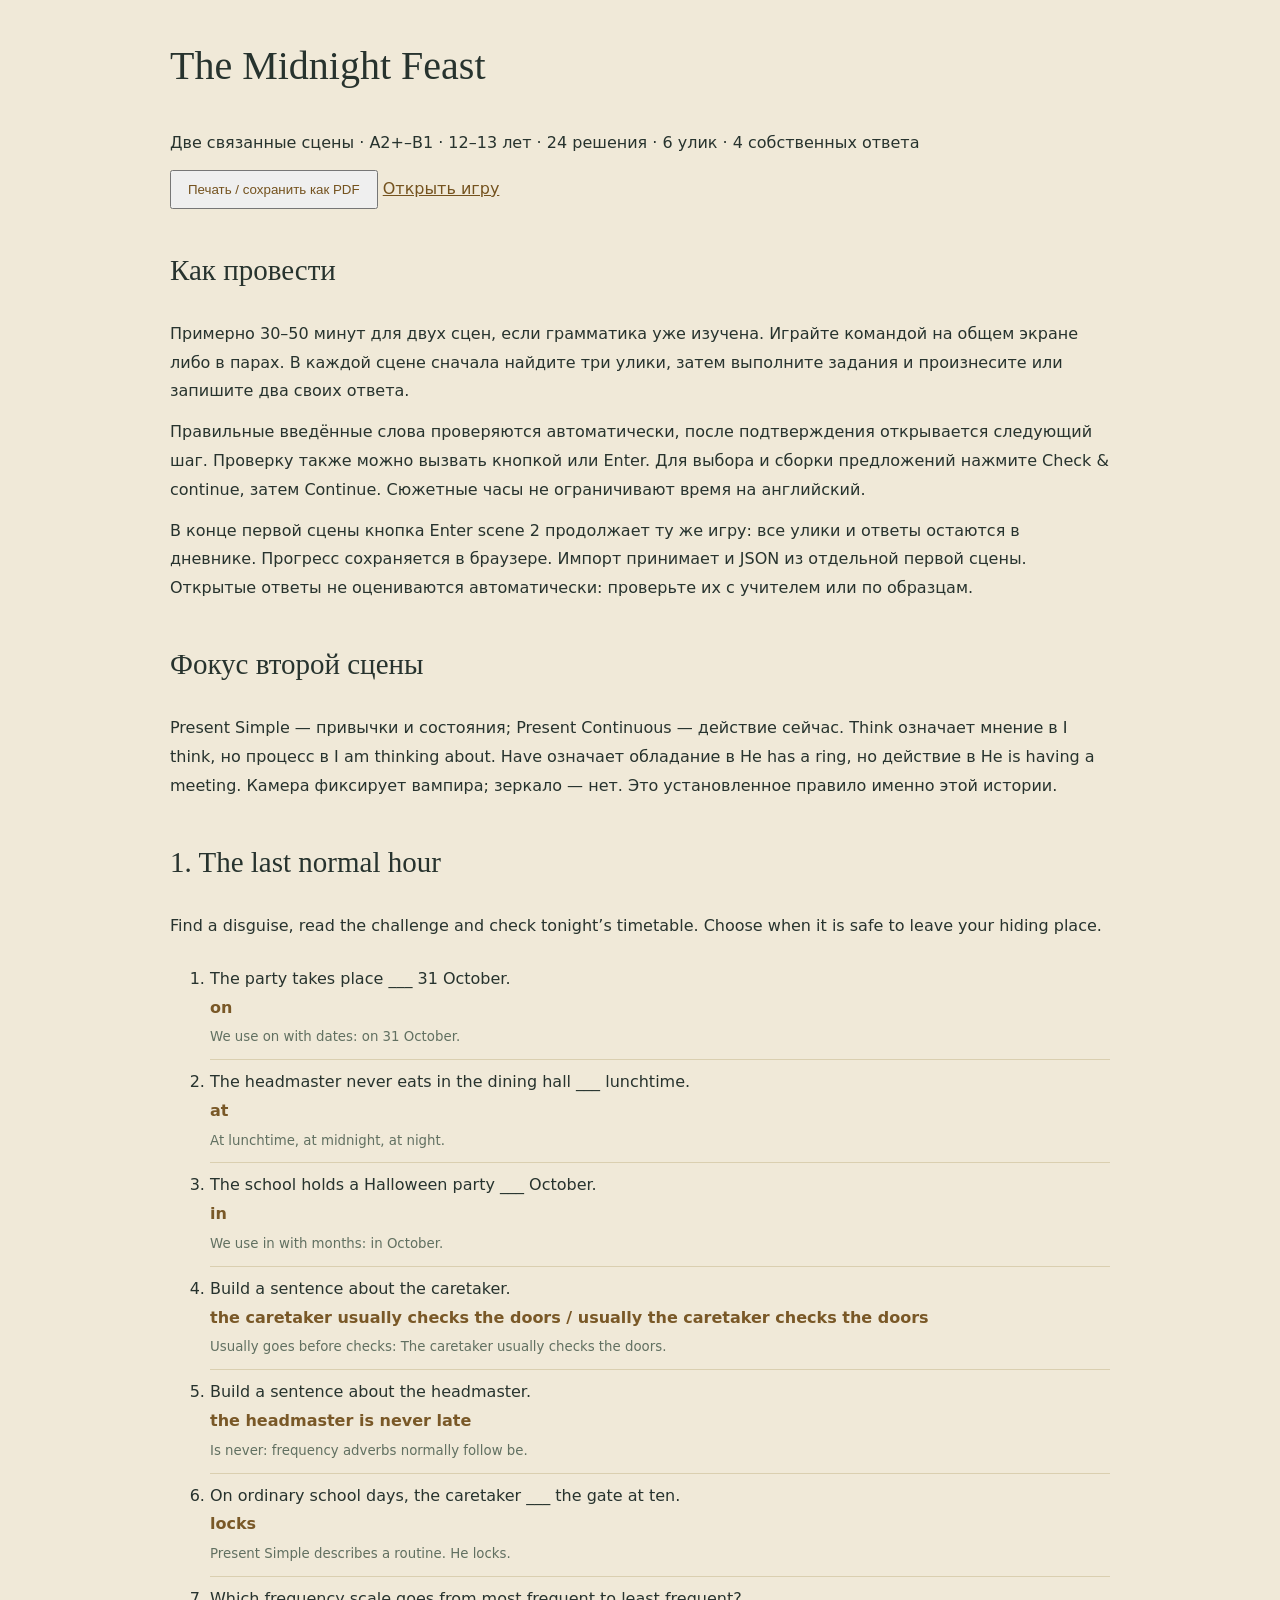
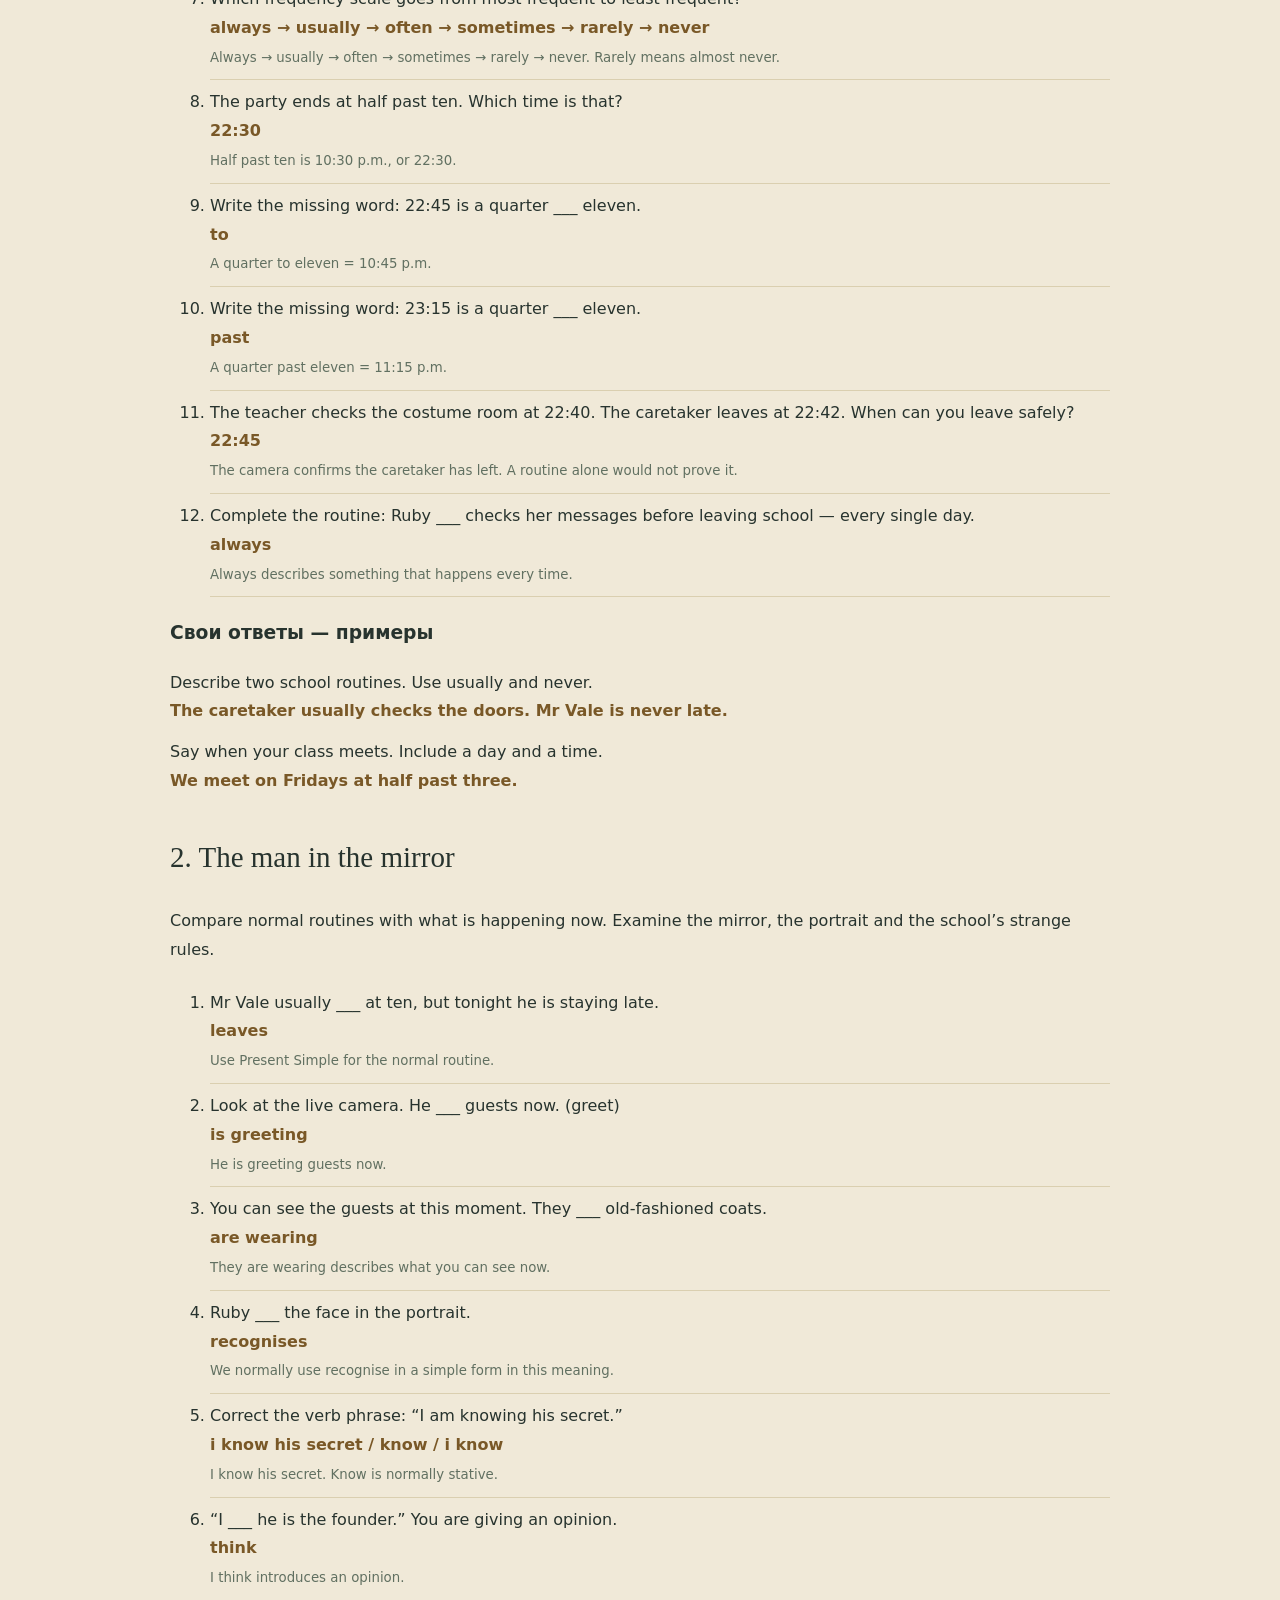
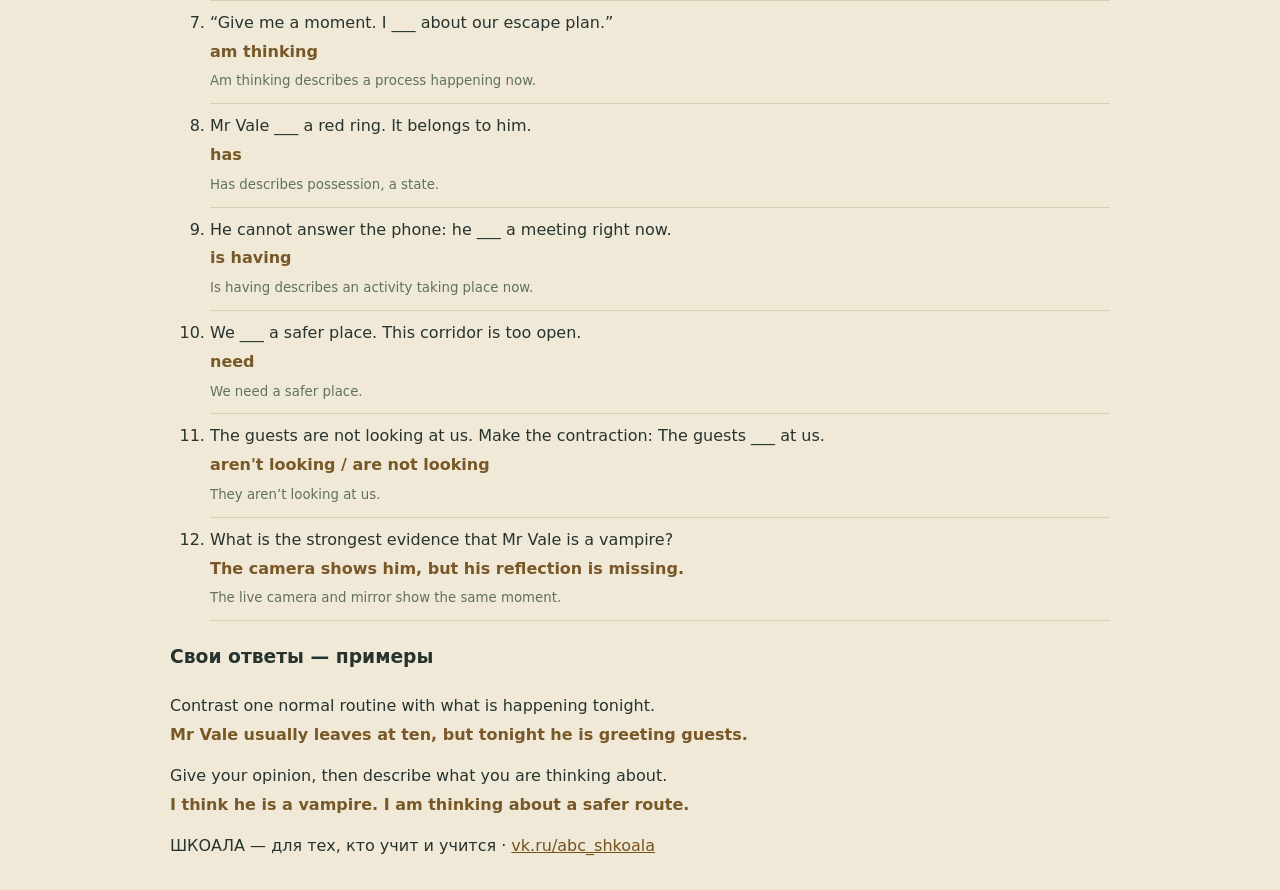
==== teacher-guide.html @ 056f877d "Add linked costume-room and mirror scenes with reliable input checks" ====
<!doctype html><html lang="ru"><meta charset="utf-8"><meta name="viewport" content="width=device-width,initial-scale=1"><title>The Midnight Feast — teacher guide</title><style>body{font:16px/1.8 system-ui;background:#f0e9d8;color:#27332e;max-width:940px;margin:30px auto;padding:0 24px}h1,h2{font-family:Georgia,serif;font-weight:400}h1{font-size:40px}h2{font-size:29px;margin-top:35px}li{padding:8px 0;border-bottom:1px solid #baa77366}strong{color:#795827}small{color:#617061}section{break-before:page}button,a{color:#74521e}button{padding:10px 16px;cursor:pointer}p{margin:12px 0}@media print{body{background:white;font-size:11pt;margin:0}button,.back{display:none}li{break-inside:avoid}h2{break-after:avoid}}</style><h1>The Midnight Feast</h1><p>Две связанные сцены · A2+–B1 · 12–13 лет · 24 решения · 6 улик · 4 собственных ответа</p><button onclick="window.print()">Печать / сохранить как PDF</button> <a class="back" href="index.html">Открыть игру</a><h2>Как провести</h2><p>Примерно 30–50 минут для двух сцен, если грамматика уже изучена. Играйте командой на общем экране либо в парах. В каждой сцене сначала найдите три улики, затем выполните задания и произнесите или запишите два своих ответа.</p><p>Правильные введённые слова проверяются автоматически, после подтверждения открывается следующий шаг. Проверку также можно вызвать кнопкой или Enter. Для выбора и сборки предложений нажмите Check &amp; continue, затем Continue. Сюжетные часы не ограничивают время на английский.</p><p>В конце первой сцены кнопка Enter scene 2 продолжает ту же игру: все улики и ответы остаются в дневнике. Прогресс сохраняется в браузере. Импорт принимает и JSON из отдельной первой сцены. Открытые ответы не оцениваются автоматически: проверьте их с учителем или по образцам.</p><h2>Фокус второй сцены</h2><p>Present Simple — привычки и состояния; Present Continuous — действие сейчас. Think означает мнение в I think, но процесс в I am thinking about. Have означает обладание в He has a ring, но действие в He is having a meeting. Камера фиксирует вампира; зеркало — нет. Это установленное правило именно этой истории.</p><section><h2>1. The last normal hour</h2><p>Find a disguise, read the challenge and check tonight’s timetable. Choose when it is safe to leave your hiding place.</p><ol><li>The party takes place ___ 31 October.<br><strong>on</strong><br><small>We use on with dates: on 31 October.</small></li><li>The headmaster never eats in the dining hall ___ lunchtime.<br><strong>at</strong><br><small>At lunchtime, at midnight, at night.</small></li><li>The school holds a Halloween party ___ October.<br><strong>in</strong><br><small>We use in with months: in October.</small></li><li>Build a sentence about the caretaker.<br><strong>the caretaker usually checks the doors / usually the caretaker checks the doors</strong><br><small>Usually goes before checks: The caretaker usually checks the doors.</small></li><li>Build a sentence about the headmaster.<br><strong>the headmaster is never late</strong><br><small>Is never: frequency adverbs normally follow be.</small></li><li>On ordinary school days, the caretaker ___ the gate at ten.<br><strong>locks</strong><br><small>Present Simple describes a routine. He locks.</small></li><li>Which frequency scale goes from most frequent to least frequent?<br><strong>always → usually → often → sometimes → rarely → never</strong><br><small>Always → usually → often → sometimes → rarely → never. Rarely means almost never.</small></li><li>The party ends at half past ten. Which time is that?<br><strong>22:30</strong><br><small>Half past ten is 10:30 p.m., or 22:30.</small></li><li>Write the missing word: 22:45 is a quarter ___ eleven.<br><strong>to</strong><br><small>A quarter to eleven = 10:45 p.m.</small></li><li>Write the missing word: 23:15 is a quarter ___ eleven.<br><strong>past</strong><br><small>A quarter past eleven = 11:15 p.m.</small></li><li>The teacher checks the costume room at 22:40. The caretaker leaves at 22:42. When can you leave safely?<br><strong>22:45</strong><br><small>The camera confirms the caretaker has left. A routine alone would not prove it.</small></li><li>Complete the routine: Ruby ___ checks her messages before leaving school — every single day.<br><strong>always</strong><br><small>Always describes something that happens every time.</small></li></ol><h3>Свои ответы — примеры</h3><p>Describe two school routines. Use usually and never.<br><strong>The caretaker usually checks the doors. Mr Vale is never late.</strong></p><p>Say when your class meets. Include a day and a time.<br><strong>We meet on Fridays at half past three.</strong></p></section><section><h2>2. The man in the mirror</h2><p>Compare normal routines with what is happening now. Examine the mirror, the portrait and the school’s strange rules.</p><ol><li>Mr Vale usually ___ at ten, but tonight he is staying late.<br><strong>leaves</strong><br><small>Use Present Simple for the normal routine.</small></li><li>Look at the live camera. He ___ guests now. (greet)<br><strong>is greeting</strong><br><small>He is greeting guests now.</small></li><li>You can see the guests at this moment. They ___ old-fashioned coats.<br><strong>are wearing</strong><br><small>They are wearing describes what you can see now.</small></li><li>Ruby ___ the face in the portrait.<br><strong>recognises</strong><br><small>We normally use recognise in a simple form in this meaning.</small></li><li>Correct the verb phrase: “I am knowing his secret.”<br><strong>i know his secret / know / i know</strong><br><small>I know his secret. Know is normally stative.</small></li><li>“I ___ he is the founder.” You are giving an opinion.<br><strong>think</strong><br><small>I think introduces an opinion.</small></li><li>“Give me a moment. I ___ about our escape plan.”<br><strong>am thinking</strong><br><small>Am thinking describes a process happening now.</small></li><li>Mr Vale ___ a red ring. It belongs to him.<br><strong>has</strong><br><small>Has describes possession, a state.</small></li><li>He cannot answer the phone: he ___ a meeting right now.<br><strong>is having</strong><br><small>Is having describes an activity taking place now.</small></li><li>We ___ a safer place. This corridor is too open.<br><strong>need</strong><br><small>We need a safer place.</small></li><li>The guests are not looking at us. Make the contraction: The guests ___ at us.<br><strong>aren't looking / are not looking</strong><br><small>They aren’t looking at us.</small></li><li>What is the strongest evidence that Mr Vale is a vampire?<br><strong>The camera shows him, but his reflection is missing.</strong><br><small>The live camera and mirror show the same moment.</small></li></ol><h3>Свои ответы — примеры</h3><p>Contrast one normal routine with what is happening tonight.<br><strong>Mr Vale usually leaves at ten, but tonight he is greeting guests.</strong></p><p>Give your opinion, then describe what you are thinking about.<br><strong>I think he is a vampire. I am thinking about a safer route.</strong></p></section><p>ШКОАЛА — для тех, кто учит и учится · <a href="https://vk.ru/abc_shkoala">vk.ru/abc_shkoala</a></p></html>
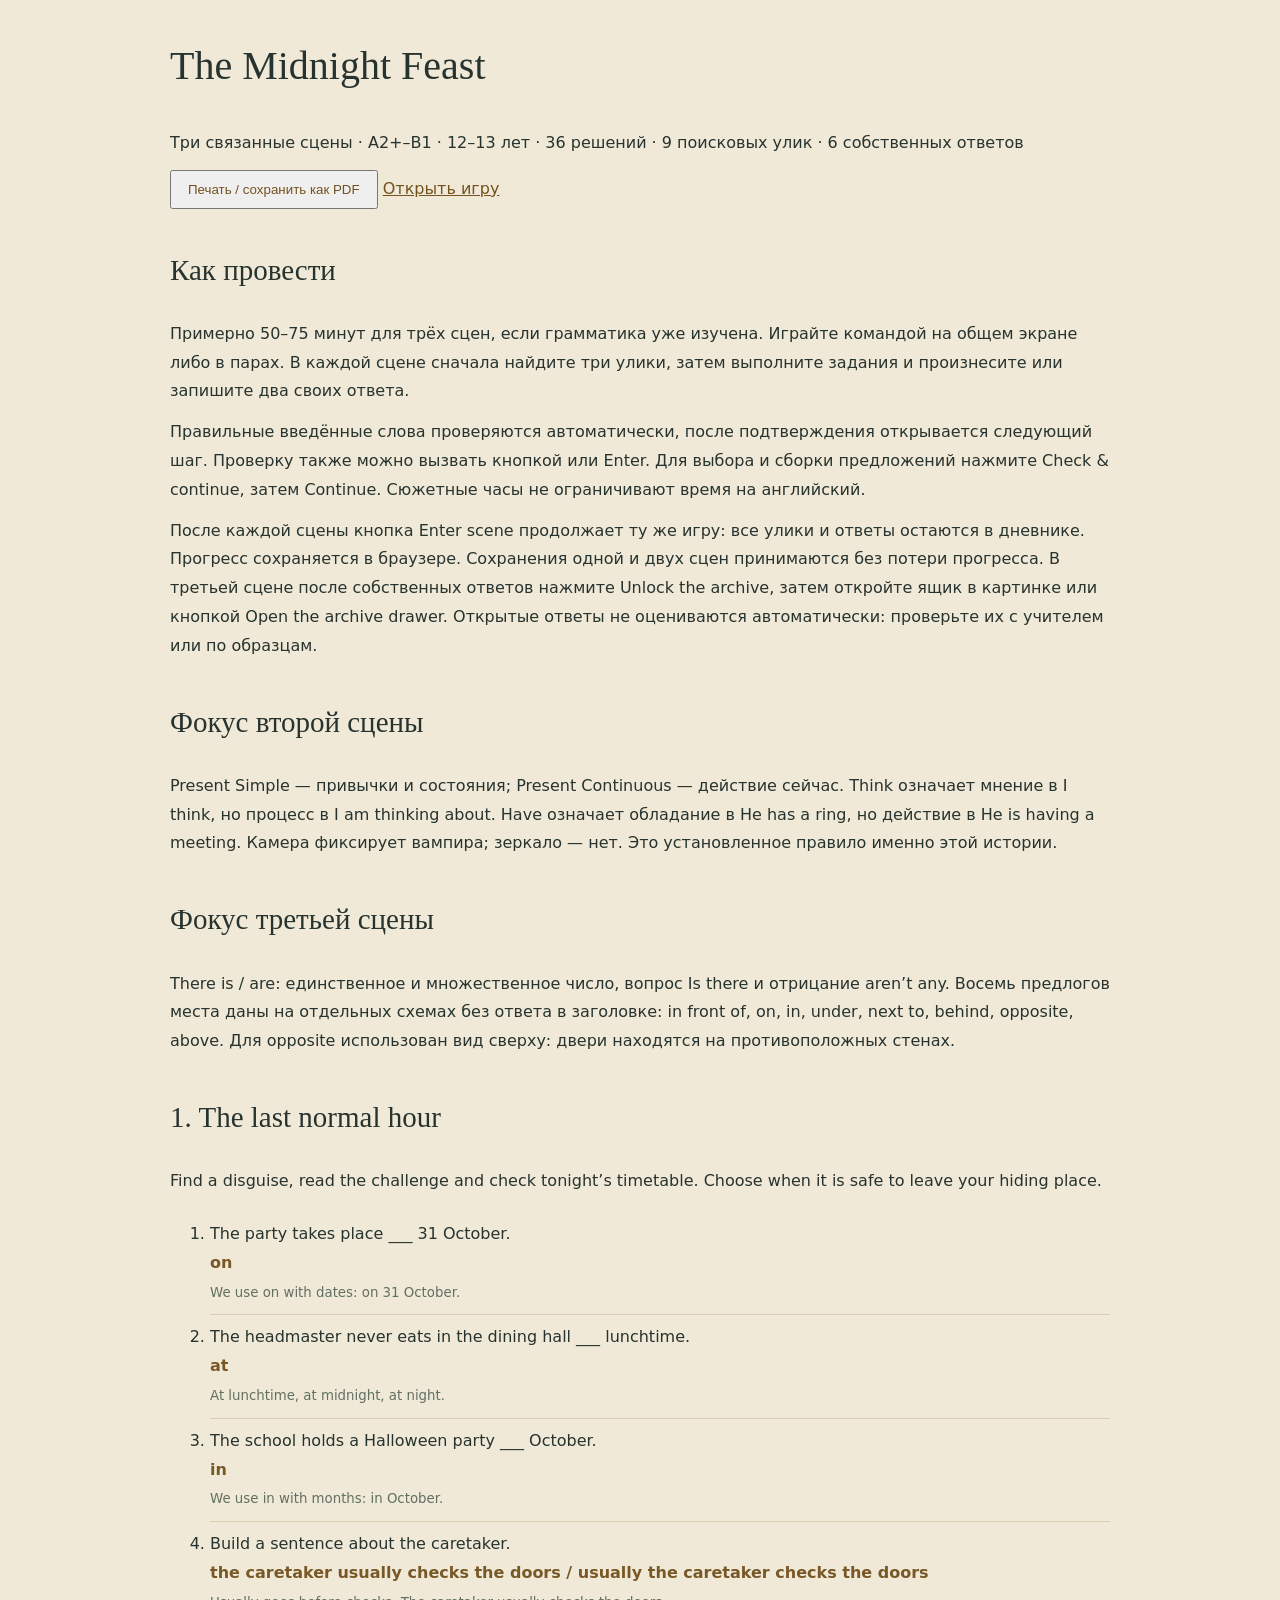
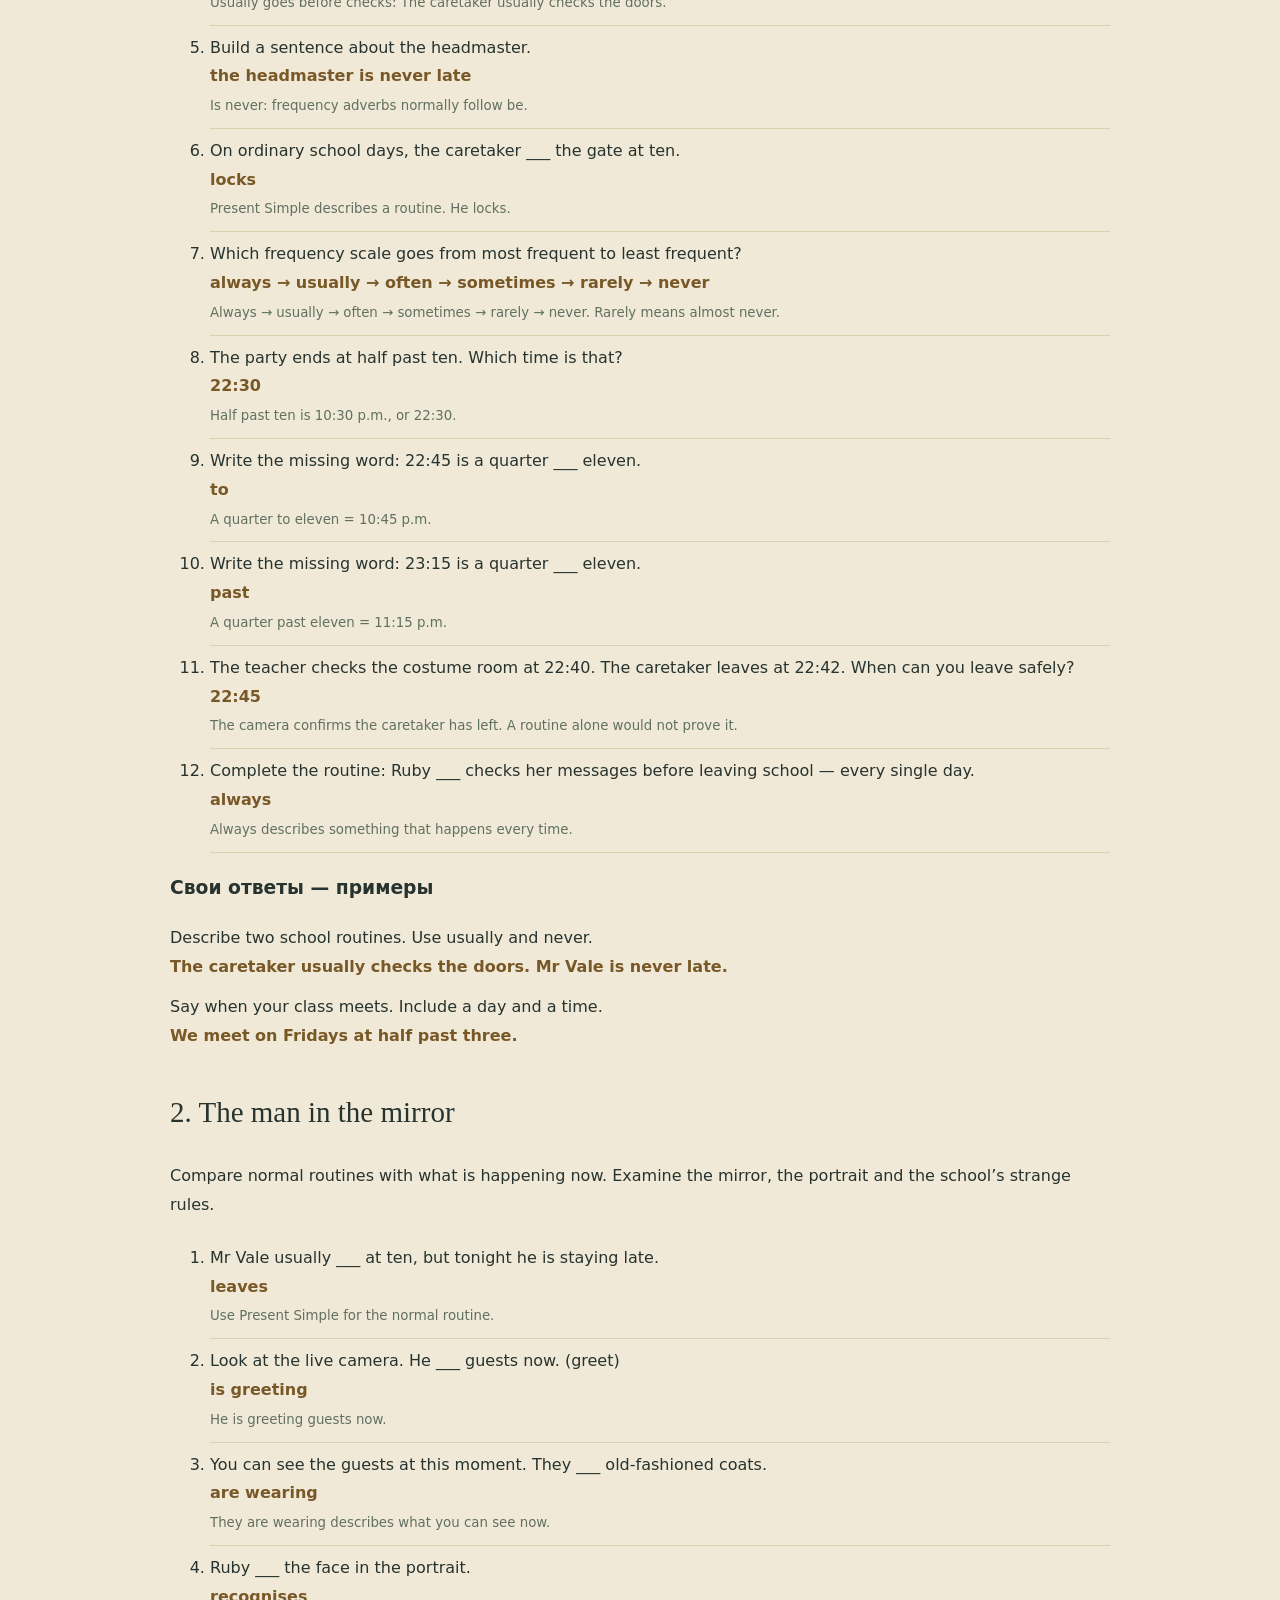
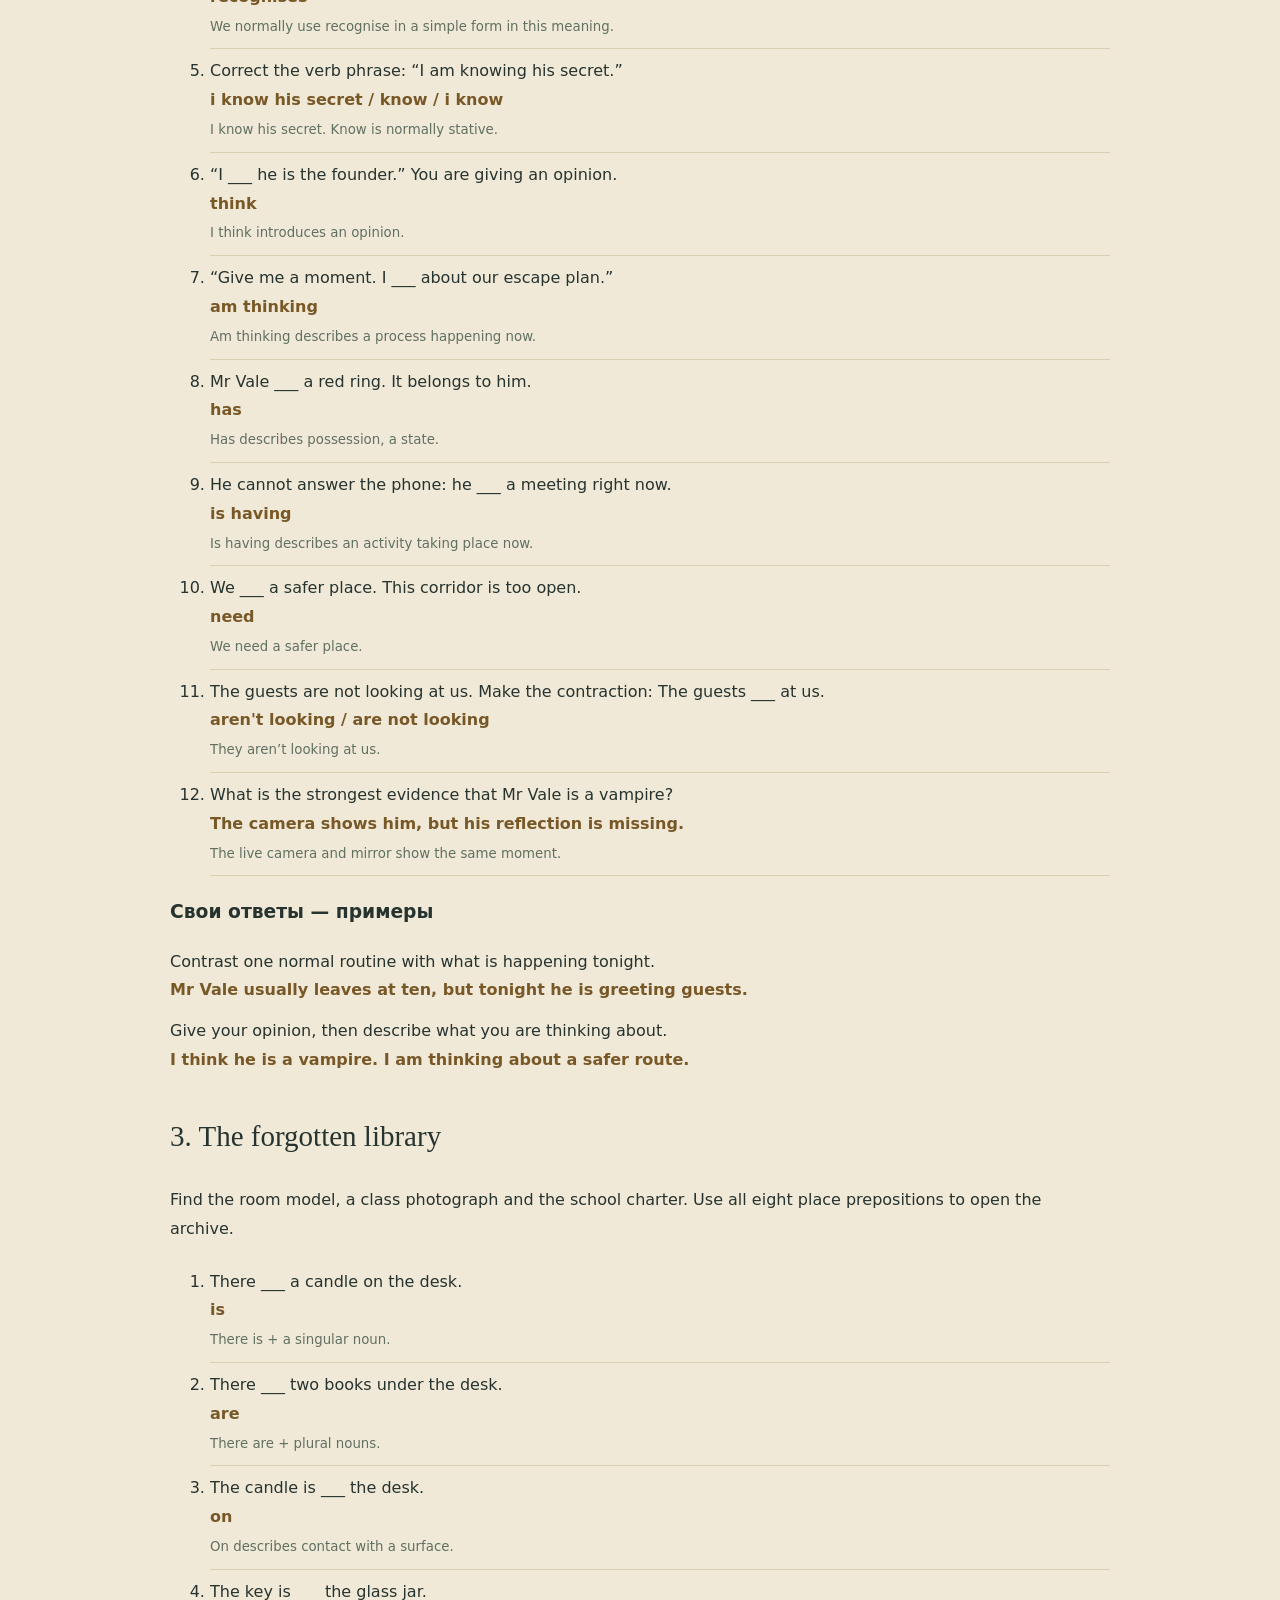
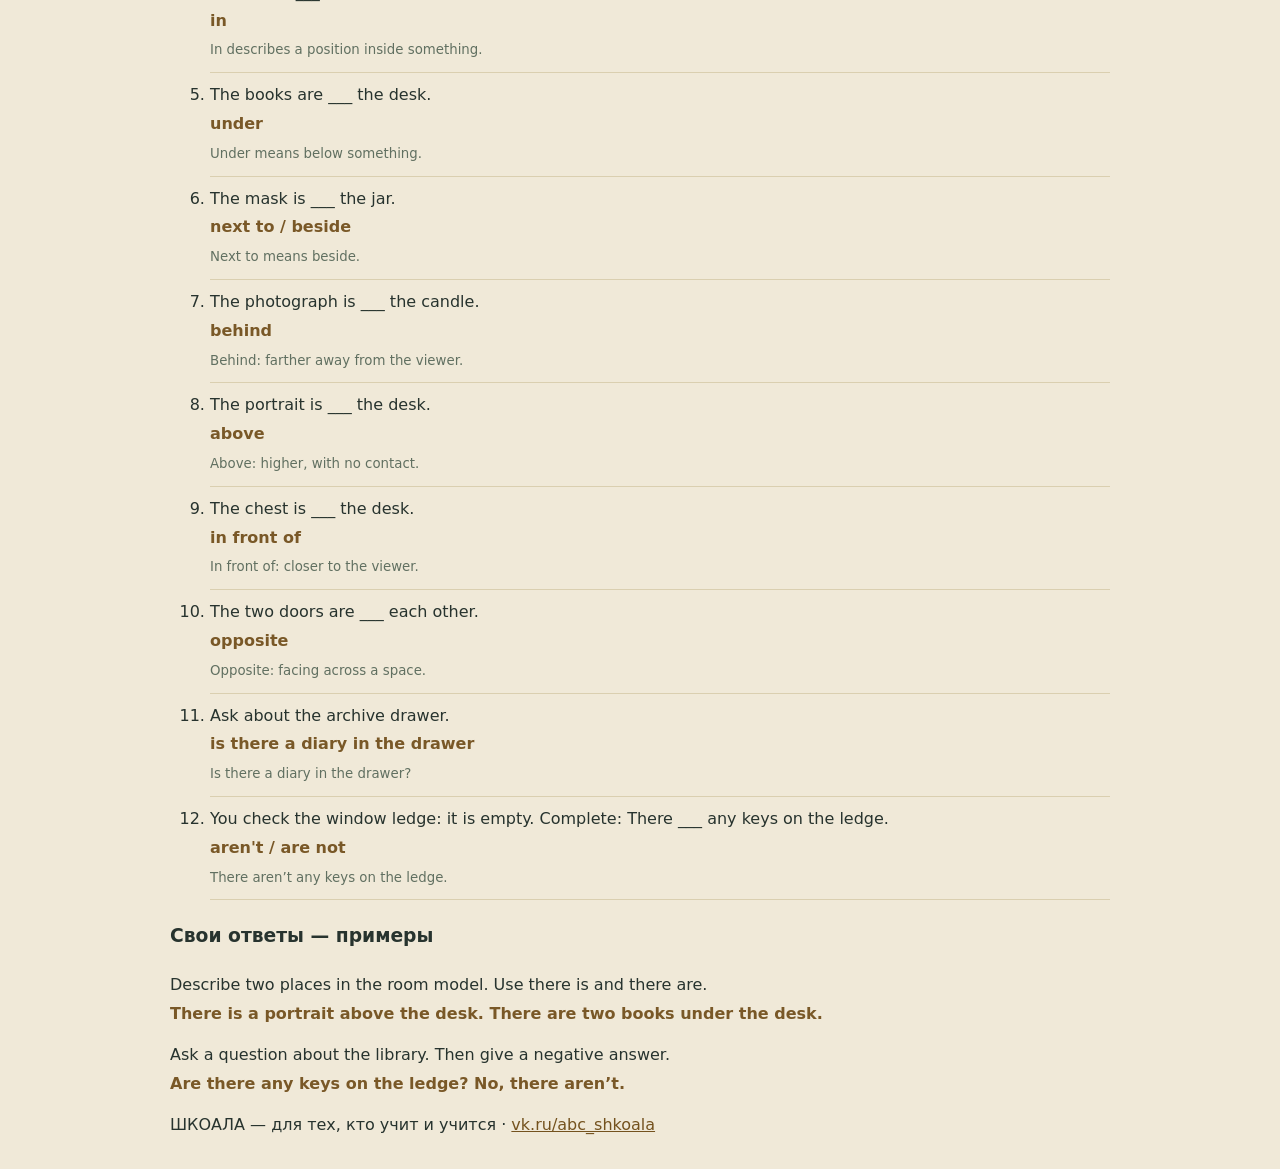
==== commit b68f42d0: "Add the Forgotten Library scene with place clues and hidden archive" ====
--- a/teacher-guide.html
+++ b/teacher-guide.html
@@ -1 +1 @@
-<!doctype html><html lang="ru"><meta charset="utf-8"><meta name="viewport" content="width=device-width,initial-scale=1"><title>The Midnight Feast — teacher guide</title><style>body{font:16px/1.8 system-ui;background:#f0e9d8;color:#27332e;max-width:940px;margin:30px auto;padding:0 24px}h1,h2{font-family:Georgia,serif;font-weight:400}h1{font-size:40px}h2{font-size:29px;margin-top:35px}li{padding:8px 0;border-bottom:1px solid #baa77366}strong{color:#795827}small{color:#617061}section{break-before:page}button,a{color:#74521e}button{padding:10px 16px;cursor:pointer}p{margin:12px 0}@media print{body{background:white;font-size:11pt;margin:0}button,.back{display:none}li{break-inside:avoid}h2{break-after:avoid}}</style><h1>The Midnight Feast</h1><p>Две связанные сцены · A2+–B1 · 12–13 лет · 24 решения · 6 улик · 4 собственных ответа</p><button onclick="window.print()">Печать / сохранить как PDF</button> <a class="back" href="index.html">Открыть игру</a><h2>Как провести</h2><p>Примерно 30–50 минут для двух сцен, если грамматика уже изучена. Играйте командой на общем экране либо в парах. В каждой сцене сначала найдите три улики, затем выполните задания и произнесите или запишите два своих ответа.</p><p>Правильные введённые слова проверяются автоматически, после подтверждения открывается следующий шаг. Проверку также можно вызвать кнопкой или Enter. Для выбора и сборки предложений нажмите Check &amp; continue, затем Continue. Сюжетные часы не ограничивают время на английский.</p><p>В конце первой сцены кнопка Enter scene 2 продолжает ту же игру: все улики и ответы остаются в дневнике. Прогресс сохраняется в браузере. Импорт принимает и JSON из отдельной первой сцены. Открытые ответы не оцениваются автоматически: проверьте их с учителем или по образцам.</p><h2>Фокус второй сцены</h2><p>Present Simple — привычки и состояния; Present Continuous — действие сейчас. Think означает мнение в I think, но процесс в I am thinking about. Have означает обладание в He has a ring, но действие в He is having a meeting. Камера фиксирует вампира; зеркало — нет. Это установленное правило именно этой истории.</p><section><h2>1. The last normal hour</h2><p>Find a disguise, read the challenge and check tonight’s timetable. Choose when it is safe to leave your hiding place.</p><ol><li>The party takes place ___ 31 October.<br><strong>on</strong><br><small>We use on with dates: on 31 October.</small></li><li>The headmaster never eats in the dining hall ___ lunchtime.<br><strong>at</strong><br><small>At lunchtime, at midnight, at night.</small></li><li>The school holds a Halloween party ___ October.<br><strong>in</strong><br><small>We use in with months: in October.</small></li><li>Build a sentence about the caretaker.<br><strong>the caretaker usually checks the doors / usually the caretaker checks the doors</strong><br><small>Usually goes before checks: The caretaker usually checks the doors.</small></li><li>Build a sentence about the headmaster.<br><strong>the headmaster is never late</strong><br><small>Is never: frequency adverbs normally follow be.</small></li><li>On ordinary school days, the caretaker ___ the gate at ten.<br><strong>locks</strong><br><small>Present Simple describes a routine. He locks.</small></li><li>Which frequency scale goes from most frequent to least frequent?<br><strong>always → usually → often → sometimes → rarely → never</strong><br><small>Always → usually → often → sometimes → rarely → never. Rarely means almost never.</small></li><li>The party ends at half past ten. Which time is that?<br><strong>22:30</strong><br><small>Half past ten is 10:30 p.m., or 22:30.</small></li><li>Write the missing word: 22:45 is a quarter ___ eleven.<br><strong>to</strong><br><small>A quarter to eleven = 10:45 p.m.</small></li><li>Write the missing word: 23:15 is a quarter ___ eleven.<br><strong>past</strong><br><small>A quarter past eleven = 11:15 p.m.</small></li><li>The teacher checks the costume room at 22:40. The caretaker leaves at 22:42. When can you leave safely?<br><strong>22:45</strong><br><small>The camera confirms the caretaker has left. A routine alone would not prove it.</small></li><li>Complete the routine: Ruby ___ checks her messages before leaving school — every single day.<br><strong>always</strong><br><small>Always describes something that happens every time.</small></li></ol><h3>Свои ответы — примеры</h3><p>Describe two school routines. Use usually and never.<br><strong>The caretaker usually checks the doors. Mr Vale is never late.</strong></p><p>Say when your class meets. Include a day and a time.<br><strong>We meet on Fridays at half past three.</strong></p></section><section><h2>2. The man in the mirror</h2><p>Compare normal routines with what is happening now. Examine the mirror, the portrait and the school’s strange rules.</p><ol><li>Mr Vale usually ___ at ten, but tonight he is staying late.<br><strong>leaves</strong><br><small>Use Present Simple for the normal routine.</small></li><li>Look at the live camera. He ___ guests now. (greet)<br><strong>is greeting</strong><br><small>He is greeting guests now.</small></li><li>You can see the guests at this moment. They ___ old-fashioned coats.<br><strong>are wearing</strong><br><small>They are wearing describes what you can see now.</small></li><li>Ruby ___ the face in the portrait.<br><strong>recognises</strong><br><small>We normally use recognise in a simple form in this meaning.</small></li><li>Correct the verb phrase: “I am knowing his secret.”<br><strong>i know his secret / know / i know</strong><br><small>I know his secret. Know is normally stative.</small></li><li>“I ___ he is the founder.” You are giving an opinion.<br><strong>think</strong><br><small>I think introduces an opinion.</small></li><li>“Give me a moment. I ___ about our escape plan.”<br><strong>am thinking</strong><br><small>Am thinking describes a process happening now.</small></li><li>Mr Vale ___ a red ring. It belongs to him.<br><strong>has</strong><br><small>Has describes possession, a state.</small></li><li>He cannot answer the phone: he ___ a meeting right now.<br><strong>is having</strong><br><small>Is having describes an activity taking place now.</small></li><li>We ___ a safer place. This corridor is too open.<br><strong>need</strong><br><small>We need a safer place.</small></li><li>The guests are not looking at us. Make the contraction: The guests ___ at us.<br><strong>aren't looking / are not looking</strong><br><small>They aren’t looking at us.</small></li><li>What is the strongest evidence that Mr Vale is a vampire?<br><strong>The camera shows him, but his reflection is missing.</strong><br><small>The live camera and mirror show the same moment.</small></li></ol><h3>Свои ответы — примеры</h3><p>Contrast one normal routine with what is happening tonight.<br><strong>Mr Vale usually leaves at ten, but tonight he is greeting guests.</strong></p><p>Give your opinion, then describe what you are thinking about.<br><strong>I think he is a vampire. I am thinking about a safer route.</strong></p></section><p>ШКОАЛА — для тех, кто учит и учится · <a href="https://vk.ru/abc_shkoala">vk.ru/abc_shkoala</a></p></html>+<!doctype html><html lang="ru"><meta charset="utf-8"><meta name="viewport" content="width=device-width,initial-scale=1"><title>The Midnight Feast — teacher guide</title><style>body{font:16px/1.8 system-ui;background:#f0e9d8;color:#27332e;max-width:940px;margin:30px auto;padding:0 24px}h1,h2{font-family:Georgia,serif;font-weight:400}h1{font-size:40px}h2{font-size:29px;margin-top:35px}li{padding:8px 0;border-bottom:1px solid #baa77366}strong{color:#795827}small{color:#617061}section{break-before:page}button,a{color:#74521e}button{padding:10px 16px;cursor:pointer}p{margin:12px 0}@media print{body{background:white;font-size:11pt;margin:0}button,.back{display:none}li{break-inside:avoid}h2{break-after:avoid}}</style><h1>The Midnight Feast</h1><p>Три связанные сцены · A2+–B1 · 12–13 лет · 36 решений · 9 поисковых улик · 6 собственных ответов</p><button onclick="window.print()">Печать / сохранить как PDF</button> <a class="back" href="index.html">Открыть игру</a><h2>Как провести</h2><p>Примерно 50–75 минут для трёх сцен, если грамматика уже изучена. Играйте командой на общем экране либо в парах. В каждой сцене сначала найдите три улики, затем выполните задания и произнесите или запишите два своих ответа.</p><p>Правильные введённые слова проверяются автоматически, после подтверждения открывается следующий шаг. Проверку также можно вызвать кнопкой или Enter. Для выбора и сборки предложений нажмите Check &amp; continue, затем Continue. Сюжетные часы не ограничивают время на английский.</p><p>После каждой сцены кнопка Enter scene продолжает ту же игру: все улики и ответы остаются в дневнике. Прогресс сохраняется в браузере. Сохранения одной и двух сцен принимаются без потери прогресса. В третьей сцене после собственных ответов нажмите Unlock the archive, затем откройте ящик в картинке или кнопкой Open the archive drawer. Открытые ответы не оцениваются автоматически: проверьте их с учителем или по образцам.</p><h2>Фокус второй сцены</h2><p>Present Simple — привычки и состояния; Present Continuous — действие сейчас. Think означает мнение в I think, но процесс в I am thinking about. Have означает обладание в He has a ring, но действие в He is having a meeting. Камера фиксирует вампира; зеркало — нет. Это установленное правило именно этой истории.</p><h2>Фокус третьей сцены</h2><p>There is / are: единственное и множественное число, вопрос Is there и отрицание aren’t any. Восемь предлогов места даны на отдельных схемах без ответа в заголовке: in front of, on, in, under, next to, behind, opposite, above. Для opposite использован вид сверху: двери находятся на противоположных стенах.</p><section><h2>1. The last normal hour</h2><p>Find a disguise, read the challenge and check tonight’s timetable. Choose when it is safe to leave your hiding place.</p><ol><li>The party takes place ___ 31 October.<br><strong>on</strong><br><small>We use on with dates: on 31 October.</small></li><li>The headmaster never eats in the dining hall ___ lunchtime.<br><strong>at</strong><br><small>At lunchtime, at midnight, at night.</small></li><li>The school holds a Halloween party ___ October.<br><strong>in</strong><br><small>We use in with months: in October.</small></li><li>Build a sentence about the caretaker.<br><strong>the caretaker usually checks the doors / usually the caretaker checks the doors</strong><br><small>Usually goes before checks: The caretaker usually checks the doors.</small></li><li>Build a sentence about the headmaster.<br><strong>the headmaster is never late</strong><br><small>Is never: frequency adverbs normally follow be.</small></li><li>On ordinary school days, the caretaker ___ the gate at ten.<br><strong>locks</strong><br><small>Present Simple describes a routine. He locks.</small></li><li>Which frequency scale goes from most frequent to least frequent?<br><strong>always → usually → often → sometimes → rarely → never</strong><br><small>Always → usually → often → sometimes → rarely → never. Rarely means almost never.</small></li><li>The party ends at half past ten. Which time is that?<br><strong>22:30</strong><br><small>Half past ten is 10:30 p.m., or 22:30.</small></li><li>Write the missing word: 22:45 is a quarter ___ eleven.<br><strong>to</strong><br><small>A quarter to eleven = 10:45 p.m.</small></li><li>Write the missing word: 23:15 is a quarter ___ eleven.<br><strong>past</strong><br><small>A quarter past eleven = 11:15 p.m.</small></li><li>The teacher checks the costume room at 22:40. The caretaker leaves at 22:42. When can you leave safely?<br><strong>22:45</strong><br><small>The camera confirms the caretaker has left. A routine alone would not prove it.</small></li><li>Complete the routine: Ruby ___ checks her messages before leaving school — every single day.<br><strong>always</strong><br><small>Always describes something that happens every time.</small></li></ol><h3>Свои ответы — примеры</h3><p>Describe two school routines. Use usually and never.<br><strong>The caretaker usually checks the doors. Mr Vale is never late.</strong></p><p>Say when your class meets. Include a day and a time.<br><strong>We meet on Fridays at half past three.</strong></p></section><section><h2>2. The man in the mirror</h2><p>Compare normal routines with what is happening now. Examine the mirror, the portrait and the school’s strange rules.</p><ol><li>Mr Vale usually ___ at ten, but tonight he is staying late.<br><strong>leaves</strong><br><small>Use Present Simple for the normal routine.</small></li><li>Look at the live camera. He ___ guests now. (greet)<br><strong>is greeting</strong><br><small>He is greeting guests now.</small></li><li>You can see the guests at this moment. They ___ old-fashioned coats.<br><strong>are wearing</strong><br><small>They are wearing describes what you can see now.</small></li><li>Ruby ___ the face in the portrait.<br><strong>recognises</strong><br><small>We normally use recognise in a simple form in this meaning.</small></li><li>Correct the verb phrase: “I am knowing his secret.”<br><strong>i know his secret / know / i know</strong><br><small>I know his secret. Know is normally stative.</small></li><li>“I ___ he is the founder.” You are giving an opinion.<br><strong>think</strong><br><small>I think introduces an opinion.</small></li><li>“Give me a moment. I ___ about our escape plan.”<br><strong>am thinking</strong><br><small>Am thinking describes a process happening now.</small></li><li>Mr Vale ___ a red ring. It belongs to him.<br><strong>has</strong><br><small>Has describes possession, a state.</small></li><li>He cannot answer the phone: he ___ a meeting right now.<br><strong>is having</strong><br><small>Is having describes an activity taking place now.</small></li><li>We ___ a safer place. This corridor is too open.<br><strong>need</strong><br><small>We need a safer place.</small></li><li>The guests are not looking at us. Make the contraction: The guests ___ at us.<br><strong>aren't looking / are not looking</strong><br><small>They aren’t looking at us.</small></li><li>What is the strongest evidence that Mr Vale is a vampire?<br><strong>The camera shows him, but his reflection is missing.</strong><br><small>The live camera and mirror show the same moment.</small></li></ol><h3>Свои ответы — примеры</h3><p>Contrast one normal routine with what is happening tonight.<br><strong>Mr Vale usually leaves at ten, but tonight he is greeting guests.</strong></p><p>Give your opinion, then describe what you are thinking about.<br><strong>I think he is a vampire. I am thinking about a safer route.</strong></p></section><section><h2>3. The forgotten library</h2><p>Find the room model, a class photograph and the school charter. Use all eight place prepositions to open the archive.</p><ol><li>There ___ a candle on the desk.<br><strong>is</strong><br><small>There is + a singular noun.</small></li><li>There ___ two books under the desk.<br><strong>are</strong><br><small>There are + plural nouns.</small></li><li>The candle is ___ the desk.<br><strong>on</strong><br><small>On describes contact with a surface.</small></li><li>The key is ___ the glass jar.<br><strong>in</strong><br><small>In describes a position inside something.</small></li><li>The books are ___ the desk.<br><strong>under</strong><br><small>Under means below something.</small></li><li>The mask is ___ the jar.<br><strong>next to / beside</strong><br><small>Next to means beside.</small></li><li>The photograph is ___ the candle.<br><strong>behind</strong><br><small>Behind: farther away from the viewer.</small></li><li>The portrait is ___ the desk.<br><strong>above</strong><br><small>Above: higher, with no contact.</small></li><li>The chest is ___ the desk.<br><strong>in front of</strong><br><small>In front of: closer to the viewer.</small></li><li>The two doors are ___ each other.<br><strong>opposite</strong><br><small>Opposite: facing across a space.</small></li><li>Ask about the archive drawer.<br><strong>is there a diary in the drawer</strong><br><small>Is there a diary in the drawer?</small></li><li>You check the window ledge: it is empty. Complete: There ___ any keys on the ledge.<br><strong>aren't / are not</strong><br><small>There aren’t any keys on the ledge.</small></li></ol><h3>Свои ответы — примеры</h3><p>Describe two places in the room model. Use there is and there are.<br><strong>There is a portrait above the desk. There are two books under the desk.</strong></p><p>Ask a question about the library. Then give a negative answer.<br><strong>Are there any keys on the ledge? No, there aren’t.</strong></p></section><p>ШКОАЛА — для тех, кто учит и учится · <a href="https://vk.ru/abc_shkoala">vk.ru/abc_shkoala</a></p></html>
